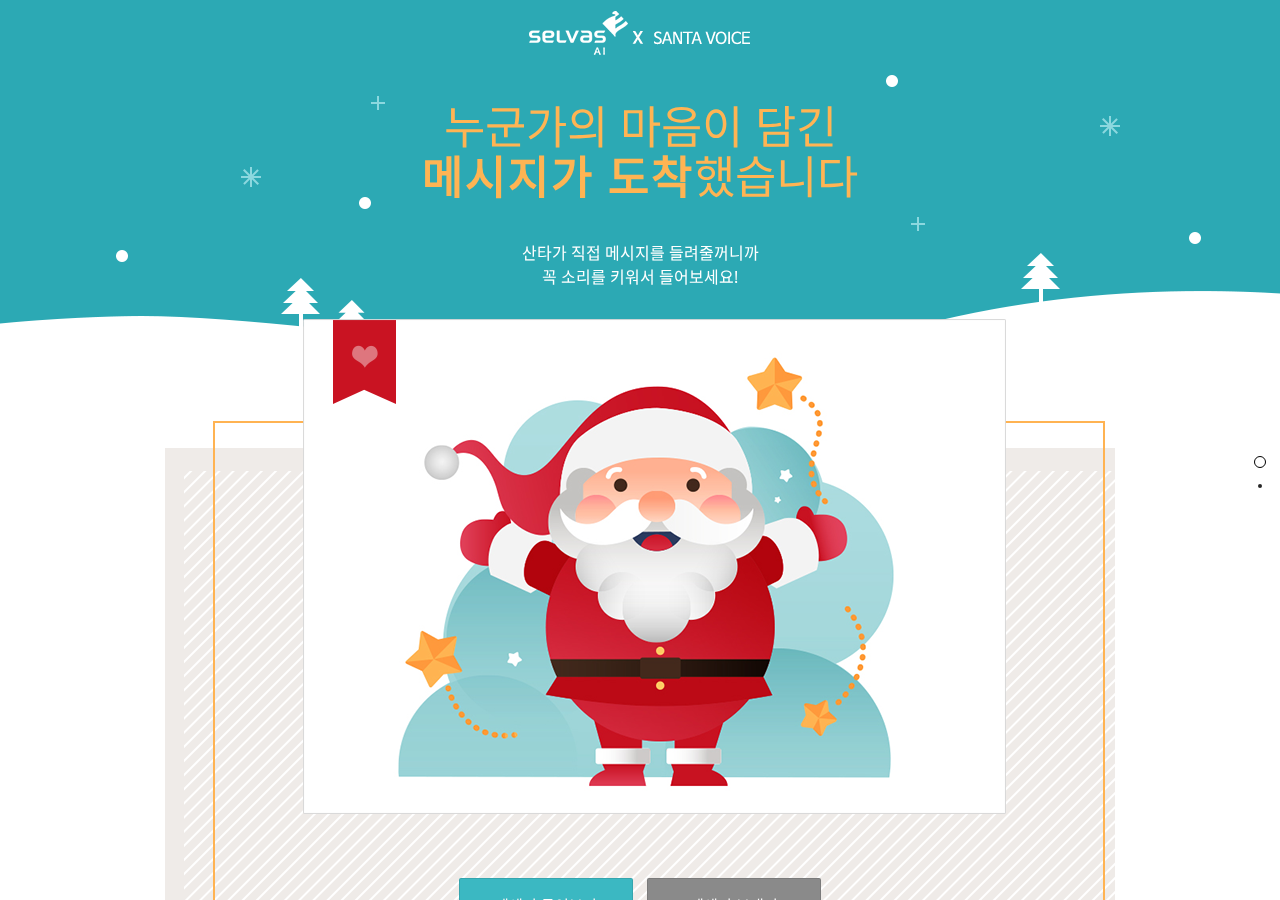
==== card.html @ 5cb3aa63 "이벤트 화면작업3" ====
<!DOCTYPE html>
<html lang="kr">
<head>
    <meta charset="UTF-8">
    <meta name="viewport" content="width=device-width,initial-scale=1,minimum-scale=1,user-scalable=no">
    <title>Selvas AI와 함께하는 인공지능 산타소환 이벤트</title>
    <link rel="stylesheet" href="assets/onepage-scroll.css" />
    <link rel="stylesheet" href="assets/style.css" />
    <script
            src="https://code.jquery.com/jquery-3.3.1.min.js"
            integrity="sha256-FgpCb/KJQlLNfOu91ta32o/NMZxltwRo8QtmkMRdAu8="
            crossorigin="anonymous"></script>
    <script src="assets/jquery.onepage-scroll.js"></script>
    <script src="http://ttsevent.selvasai.com.s3.ap-northeast-2.amazonaws.com/assets/js/xvoice-audio-0.1.1.min.js"></script>
    <script src="assets/app.js"></script>
</head>
<body class="fonts-loaded" style="background: url(images/page_01.png) top no-repeat rgb(255, 255, 255);">
<div class="wrapper">
    <div id="top">
        <div class="header">
            <img src="images/title_01.png" alt="Selvas AI X Santa Voice" />
        </div>
    </div>
    <div id="container" class="main">
        <section id="share" class="page1">
            <div class="page_container">
                <h2 class="page_title">누군가의 마음이 담긴<br>
                    <span>메시지가 도착</span>했습니다</h2>
                <p class="page_context">산타가 직접 메시지를 들려줄꺼니까<br/>꼭 소리를 키워서 들어보세요!</p>
                <div class="page_message">
                    <div class="message_card"></div>
                    <div class="button_group">
                        <button id="btn2_listen" class="btn active" title="" type="button">메세지 들어보기</button>
                        <a href="index.html"><button id="btn2_send" class="btn" title="" type="button">메세지 보내기</button></a>
                    </div>
                </div>
            </div>
        </section>
        <section id="faq" class="page2">
            <div class="page_container">
                <h2 class="page_title">산타클로스와 AI의 콜라보!<br>
                    <span>인공지능 산타소환</span>이벤트</h2>
                <p class="page_context">산타 이벤트, 어떠셨나요?<br/>짤막한 코멘트라도 너무 소중하답니다.</p>
                <div class="page-post">
                    <div class="page_card border-line">
                        <div class="comment">
                            <textarea id="tts_comment" placeholder="참여 후기 또는 의견을 남겨주세요!"></textarea>
                            <p id="tts_comment_count" class="text_count">0 / 200 자</p>
                        </div>
                    </div>
                    <div class="button_group">
                        <button id="btn_feedback" class="btn active" title="" type="button">의견 남기기</button>
                    </div>
                </div>
                <div class="footer">
                    <img src="images/logo.png" class="footer_logo"/>
                    <div class="footer_text">
                        <p class="copyright">서울특별시 금천구 가산디지털1로 19, 19~20층(가산동,대륭테크노타운 18차)
                            <br/>사업제휴문의 +82 2 6190 7500
                            <br/>© 2017 SELVAS AI Corp.</p>
                    </div>
                </div>
            </div>
        </section>
    </div>
</div>
</body>
</html>
---- assets/onepage-scroll.css ----
body, html {
  margin: 0;
  overflow: hidden;
  -webkit-transition: opacity 400ms;
  -moz-transition: opacity 400ms;
  transition: opacity 400ms;
}

body, .onepage-wrapper, html {
  display: block;
  position: static;
  padding: 0;
  width: 100%;
  height: 100%;
}

.onepage-wrapper {
  width: 100%;
  height: 100%;
  display: block;
  position: relative;
  padding: 0;
  -webkit-transform-style: preserve-3d;
}

.onepage-wrapper .section {
  width: 100%;
  height: 100%;
}

.onepage-pagination {
  position: absolute;
  right: 10px;
  top: 50%;
  z-index: 5;
  list-style: none;
  margin: 0;
  padding: 0;
}
.onepage-pagination li {
  padding: 0;
  text-align: center;
}
.onepage-pagination li a{
  padding: 10px;
  width: 4px;
  height: 4px;
  display: block;
  
}
.onepage-pagination li a:before{
  content: '';
  position: absolute;
  width: 4px;
  height: 4px;
  background: rgba(0,0,0,0.85);
  border-radius: 10px;
  -webkit-border-radius: 10px;
  -moz-border-radius: 10px;
}

.onepage-pagination li a.active:before{
  width: 10px;
  height: 10px;
  background: none;
  border: 1px solid black;
  margin-top: -4px;
  left: 8px;
}

.disabled-onepage-scroll, .disabled-onepage-scroll .wrapper {
  overflow: auto;
}

.disabled-onepage-scroll .onepage-wrapper .section {
  position: relative !important;
  top: auto !important;
  left: auto !important;
}
.disabled-onepage-scroll .onepage-wrapper {
  -webkit-transform: none !important;
  -moz-transform: none !important;
  transform: none !important;
  -ms-transform: none !important;
  min-height: 100%;
}


.disabled-onepage-scroll .onepage-pagination {
  display: none;
}

body.disabled-onepage-scroll, .disabled-onepage-scroll .onepage-wrapper, html {
  position: inherit;
}
---- assets/style.css ----
@charset "utf-8";body.fonts-loaded,body.fonts-loaded button,body.fonts-loaded h1,body.fonts-loaded h2,body.fonts-loaded h3,body.fonts-loaded h4,body.fonts-loaded h5,body.fonts-loaded input,body.fonts-loaded select,body.fonts-loaded table,body.fonts-loaded textarea {
    font-family: noto,notokr,Helvetica,Microsoft YaHei,Apple SD Gothic Neo,Malgun Gothic,맑은 고딕,Dotum,돋움,sans-serif
}

@font-face {
    font-display:auto;font-family: noto;
    font-style: normal;
    font-weight: 400;
    src: local("noto");
    src: url(ssevent_font.woff) format("woff")
}

@font-face {
    font-display:auto;font-family: notokr;
    font-style: normal;
    font-weight: 400;
    src: local("notokr");
    src: url(ssevent_font.woff2) format("woff2"),url(ssevent_font.woff) format("woff")
}

@media only screen and (max-width: 767px) {
    body.fonts-loaded,body.fonts-loaded button,body.fonts-loaded h1,body.fonts-loaded h2,body.fonts-loaded h3,body.fonts-loaded h4,body.fonts-loaded h5,body.fonts-loaded input,body.fonts-loaded select,body.fonts-loaded table,body.fonts-loaded textarea {
        font-family:Helvetica,Apple SD Gothic Neo,sans-serif
    }
}
html {
    height: 100%;
}
body {
    display: block;
    padding: 0;
    text-align: center;
    position: relative;
    margin: 0;
    height: 100%;
    -webkit-font-smoothing: antialiased;
    background-position-x: center;
}
.wrapper {
    height: 100% !important;
    margin: 0 auto;
    overflow: hidden;
}
#top {
    background-color: #2ca9b4;
    position: fixed;
    top: 0;
    left: 0;
    right: 0;
    height: 65px;
    z-index:555;
}
#top .header{
    clear: both;
    margin: 0 auto;
    zoom: 1;
}
.footer {
    position: relative;
    max-width: 950px;
    z-index: 3;
    margin: 10px auto 0;
    clear: both;
    padding: 0px 15px;
}
.main {
    float: left;
    width: 100%;
    margin: 65px auto;
}
.page_container {
    position: relative;
    top: 0px;
    margin: 0 auto 0;
    max-width: 950px;
    min-height: 640px;
    z-index: 3;
}
h2.page_title {
    color: #ffb453;
    font-size: 45px;
    letter-spacing: 0px;
    font-weight: normal;
    line-height: 50px;
}
h2.page_title span{
    letter-spacing: 2px;
    font-weight:bold;
}
p.page_context {
    font-size: 16px;
    color: #FFF;
}
@media (max-width:700px){
    body {
        background-size: 1600px !important;
        background-position: 25% 0% !important;
    }
    h2.page_title {
        font-size: 28px;
        letter-spacing: 0px;
        line-height: 30px;
    }
    p.page_context {
        font-size: 12px;
        color: #FFF;
    }
}


.page_groups {
    position:relative;
    clear: both;
    margin-top: 100px;
    height: 330px;
    zoom: 1;
}
.page_card {
    background: #FFF;
}
.page_group_left {
    float:left;
    width: calc(50% - 5px);
    min-width: 360px;
    height: 330px;
}
.page_group_right {
    float:right;
    width: calc(50% - 5px);
    min-width: 360px;
    height: 328px;
}
.border-line {
    border: 1px solid #dadada;
}
.santa-img {
    background-image: url(../images/santa_img_01.png);
    background-size: contain;
    background-repeat: no-repeat;
}

.tabs ul.tab_group {
    float: left;
    width: 100%;
    margin: 0px;
    padding: 0px;
    list-style: none;

}
.tabs ul.tab_group li {
    margin: 0px;
    width: 19.69%;
    height: 50px;
    float:left;
    font-size: 14px;
    text-align: center;
    border-top: 2px solid #f6f6f6;
    border-right: 1px solid #dadada;
    border-bottom: 1px solid #dadada;
    padding: 10px 0px 0px 0px;
    background-color: #f6f6f6;
    color: #c5c5c5;
    font-weight: normal;
    cursor: pointer;
}
.tabs ul.tab_group li.none{
    border-right: 0px solid;
}
.tabs ul.tab_group li.active{
    border-bottom: 0px solid;
    border-top: 3px solid #2caab4;
    color: #2caab4;
    background-color: #FFF;
}
.contents textarea{
    width: calc(100% - 10px);
    min-height: 225px;
    border: 0px solid;
    padding: 5px;
    outline: none;
 }
.comment textarea{
    width: calc(100% - 10px);
    min-height: 150px;
    border: 0px solid;
    padding: 5px;
    outline: none;
}
.button_group {
    float: left;
    margin: 20px auto;
    height: 70px;
    width: 100%;
}
@media (max-width:700px){
    .page_groups {
        margin-top: 20px;
    }
    .page_group_left {
        display:none;
    }
    .page_group_right {
        float: none;
        width: 91%;
        margin: 0px
    }
    .tabs ul.tab_group li{
        font-size: 13px;
    }
}


.btn {
    background-color: #8a8a8a;
    border: 1px solid rgba(0,0,0,.1);
    border-radius: 2px;
    font-size: 15px;
    font-weight: normal;
    height: 54px;
    color: #FFF;
    text-shadow: 0 0 0 rgba(0,0,1,.15);
    width: 174px;
    margin: 0px 5px;
}
.btn.active {
    background-color: #3bb8c2;
}
.page_message {
    position: relative;
    clear: both;
    margin-top: 30px;
    min-height: 640px;
    zoom: 1;
    background-image: url(../images/card_01.png);
    background-repeat: no-repeat;
}
.message_card {
    float:left;
    width: 100%;
    height: 540px;
}
p.text_count {
    margin: 0px 10px;
    padding: 0px;
    font-size: 14px;

    float: right;
}
img.footer_logo {
    float:left;
}
div.footer_text {
    float: right;
    width: calc(100% - 150px);
    font-size: 13px;
}
div.footer_text p.copyright {
    text-align : left;
    margin : 10px 5px;
}
h4.sub_title {
    margin: 30px 0px 5px 0px;
    color: #3bb8c2;
    float:left;
    text-align: left;
    font-size: 22px;
    width: 100%;
    text-indent: 2px;
}
p.sub_context {
    margin: 3px 0px 0px 0px;
    color: #000;
    float:left;
    text-align: left;
    font-size: 14px;
}
.page_faq {
    position:relative;
    clear: both;
    margin-top: 70px;
    height: 330px;
    zoom: 1;
}
.page-post {
    margin: 70px 10px 0px 10px;
    height: 355px;
}
@media (max-width:700px){
    .message_card {
        float: left;
        width: 100%;
        height: 230px;
    }
    .page_faq {
        margin-top: 0px;
        height: 440px;
        overflow-x: auto;
        overflow-y: hidden;
    }
    p.sub_context {
        margin: 3px 2px;
        color: #000;
        float:left;
        text-align: left;
        font-size: 13px;
    }
    .page_message {
        background-size: 100%;
    }
    .btn {
        font-size: 15px;
        height: 44px;
        color: #FFF;
        text-shadow: 0 0 0 rgba(0,0,1,.15);
        width: 144px;
    }
}
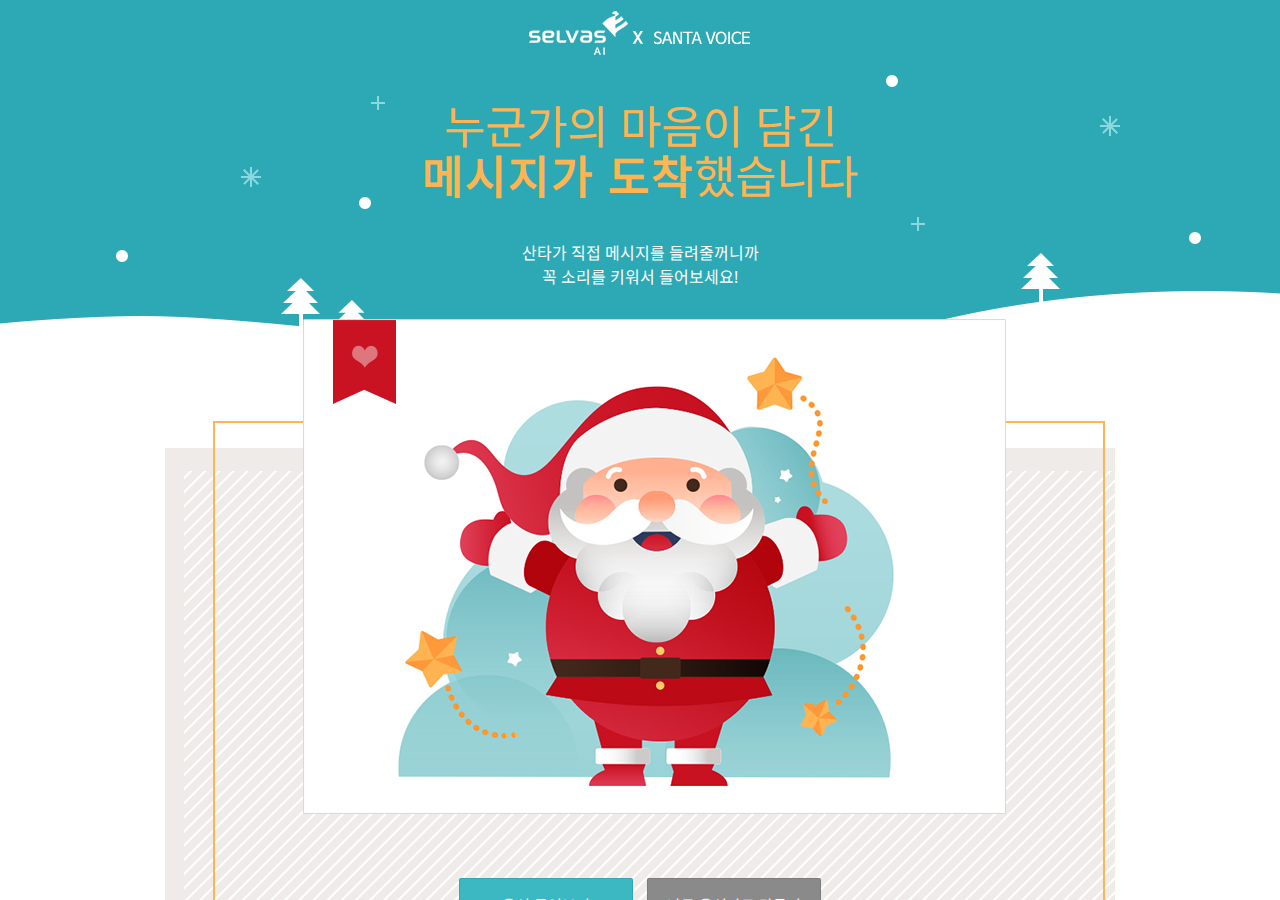
==== commit aa1ad9a8: "Update" ====
--- a/card.html
+++ b/card.html
@@ -12,6 +12,7 @@
             crossorigin="anonymous"></script>
     <script src="assets/jquery.onepage-scroll.js"></script>
     <script src="http://ttsevent.selvasai.com.s3.ap-northeast-2.amazonaws.com/assets/js/xvoice-audio-0.1.1.min.js"></script>
+    <script src="//developers.kakao.com/sdk/js/kakao.min.js"></script>
     <script src="assets/app.js"></script>
 </head>
 <body class="fonts-loaded" style="background: url(images/page_01.png) top no-repeat rgb(255, 255, 255);">
@@ -30,8 +31,8 @@
                 <div class="page_message">
                     <div class="message_card"></div>
                     <div class="button_group">
-                        <button id="btn2_listen" class="btn active" title="" type="button">메세지 들어보기</button>
-                        <a href="index.html"><button id="btn2_send" class="btn" title="" type="button">메세지 보내기</button></a>
+                        <button id="btn2_listen" class="btn active" title="" type="button">음성 들어보기</button>
+                        <a href="index.html"><button id="btn2_send" class="btn" title="" type="button">나도 음성카드 만들기</button></a>
                     </div>
                 </div>
             </div>
--- a/assets/style.css
+++ b/assets/style.css
@@ -23,6 +23,23 @@
         font-family:Helvetica,Apple SD Gothic Neo,sans-serif
     }
 }
+
+.loader {
+    display:none;
+    border: 5px solid #bae5ff; /* Light grey */
+    border-top: 5px solid #FFF; /* Blue */
+    border-radius: 50%;
+    width: 15px;
+    height: 15px;
+    margin: 0 auto;
+    animation: spin 2s linear infinite;
+}
+
+@keyframes spin {
+    0% { transform: rotate(0deg); }
+    100% { transform: rotate(360deg); }
+}
+
 html {
     height: 100%;
 }
@@ -75,6 +92,9 @@
     max-width: 950px;
     min-height: 640px;
     z-index: 3;
+}
+section.page1 {
+    overflow:hidden;
 }
 h2.page_title {
     color: #ffb453;
@@ -173,10 +193,10 @@
     background-color: #FFF;
 }
 .contents textarea{
-    width: calc(100% - 10px);
-    min-height: 225px;
+    width: calc(100% - 20px);
+    min-height: 221px;
     border: 0px solid;
-    padding: 5px;
+    padding: 9px;
     outline: none;
  }
 .comment textarea{
@@ -202,10 +222,11 @@
     .page_group_right {
         float: none;
         width: 91%;
-        margin: 0px
+        margin: 0px auto;
+        min-width: 310px;
     }
     .tabs ul.tab_group li{
-        font-size: 13px;
+        font-size: 12px;
     }
 }
 
@@ -221,6 +242,7 @@
     text-shadow: 0 0 0 rgba(0,0,1,.15);
     width: 174px;
     margin: 0px 5px;
+    vertical-align: top;
 }
 .btn.active {
     background-color: #3bb8c2;
@@ -285,14 +307,22 @@
     margin: 70px 10px 0px 10px;
     height: 355px;
 }
+.detail_view {
+    width: 20px;
+    height: 20px;
+    vertical-align: middle;
+}
 @media (max-width:700px){
+    h4.sub_title {
+        font-size: 20px;
+    }
     .message_card {
         float: left;
         width: 100%;
         height: 230px;
     }
     .page_faq {
-        margin-top: 0px;
+        margin-top: 35px;
         height: 440px;
         overflow-x: auto;
         overflow-y: hidden;
@@ -302,7 +332,7 @@
         color: #000;
         float:left;
         text-align: left;
-        font-size: 13px;
+        font-size: 12px;
     }
     .page_message {
         background-size: 100%;
@@ -314,4 +344,43 @@
         text-shadow: 0 0 0 rgba(0,0,1,.15);
         width: 144px;
     }
+}
+
+/* Modal */
+/* The Modal (background) */
+.modal {
+    display: none; /* Hidden by default */
+    position: fixed; /* Stay in place */
+    z-index: 1; /* Sit on top */
+    left: 0;
+    top: 0;
+    width: 100%; /* Full width */
+    height: 100%; /* Full height */
+    overflow: auto; /* Enable scroll if needed */
+    background-color: rgb(0,0,0); /* Fallback color */
+    background-color: rgba(0,0,0,0.4); /* Black w/ opacity */
+}
+
+/* Modal Content/Box */
+.modal-content {
+    background-color: #fefefe;
+    margin: 15% auto; /* 15% from the top and centered */
+    padding: 20px;
+    border: 1px solid #888;
+    width: 80%; /* Could be more or less, depending on screen size */
+}
+
+/* The Close Button */
+.close {
+    color: #aaa;
+    float: right;
+    font-size: 28px;
+    font-weight: bold;
+}
+
+.close:hover,
+.close:focus {
+    color: black;
+    text-decoration: none;
+    cursor: pointer;
 }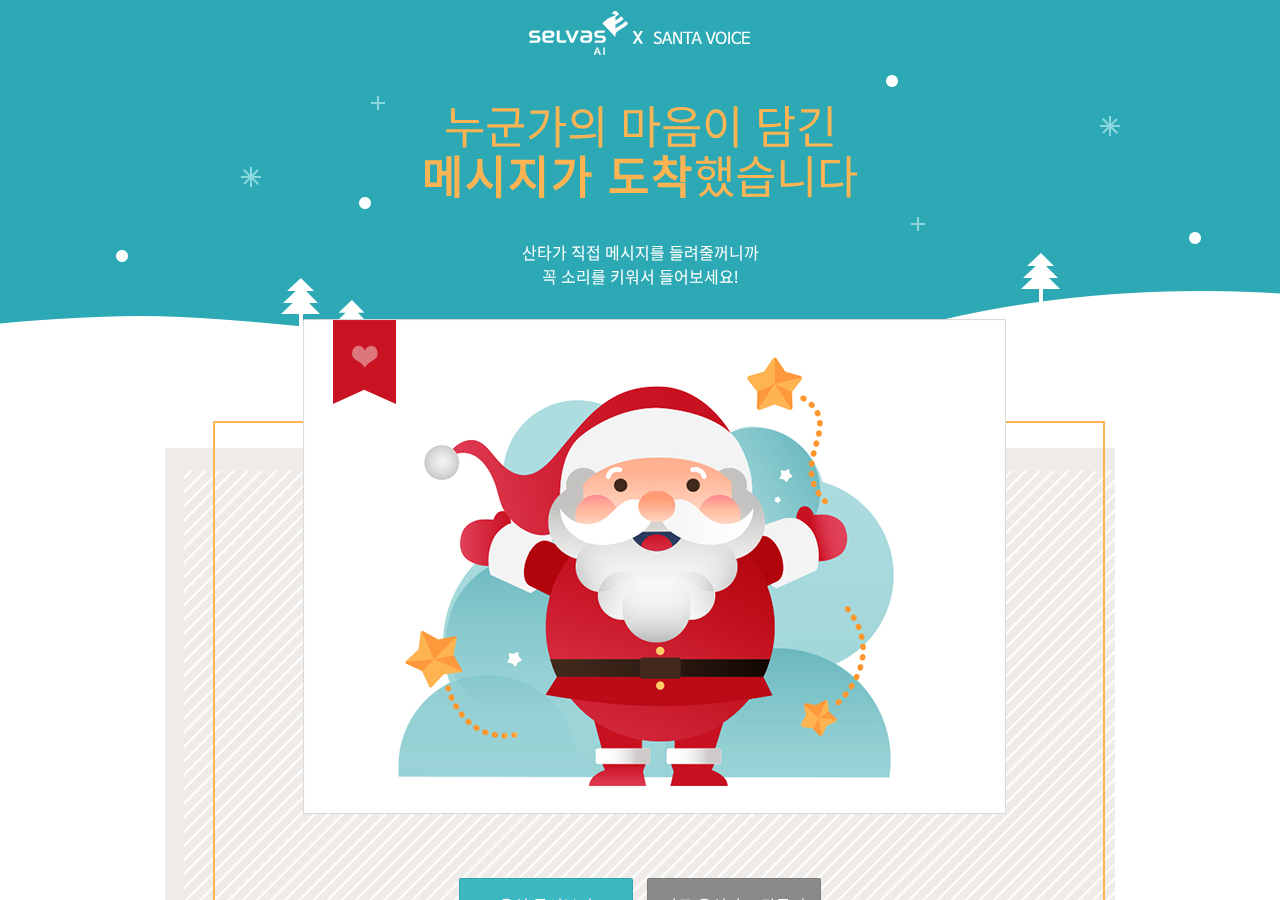
==== commit cdd1db85: "Update2" ====
--- a/card.html
+++ b/card.html
@@ -37,32 +37,13 @@
                 </div>
             </div>
         </section>
-        <section id="faq" class="page2">
-            <div class="page_container">
-                <h2 class="page_title">산타클로스와 AI의 콜라보!<br>
-                    <span>인공지능 산타소환</span>이벤트</h2>
-                <p class="page_context">산타 이벤트, 어떠셨나요?<br/>짤막한 코멘트라도 너무 소중하답니다.</p>
-                <div class="page-post">
-                    <div class="page_card border-line">
-                        <div class="comment">
-                            <textarea id="tts_comment" placeholder="참여 후기 또는 의견을 남겨주세요!"></textarea>
-                            <p id="tts_comment_count" class="text_count">0 / 200 자</p>
-                        </div>
-                    </div>
-                    <div class="button_group">
-                        <button id="btn_feedback" class="btn active" title="" type="button">의견 남기기</button>
-                    </div>
-                </div>
-                <div class="footer">
-                    <img src="images/logo.png" class="footer_logo"/>
-                    <div class="footer_text">
-                        <p class="copyright">서울특별시 금천구 가산디지털1로 19, 19~20층(가산동,대륭테크노타운 18차)
-                            <br/>사업제휴문의 +82 2 6190 7500
-                            <br/>© 2017 SELVAS AI Corp.</p>
-                    </div>
-                </div>
-            </div>
-        </section>
+    </div>
+</div>
+<div id="messageModal" class="modal">
+    <!-- Modal content -->
+    <div class="modal-content">
+        <span class="close" onClick="alertBox.close()">&times;</span>
+        <p class="message-contents">잘못된 음성 카드 정보입니다.</p>
     </div>
 </div>
 </body>
--- a/assets/style.css
+++ b/assets/style.css
@@ -40,6 +40,10 @@
     100% { transform: rotate(360deg); }
 }
 
+.section {
+    overflow:hidden;
+}
+
 html {
     height: 100%;
 }
@@ -53,6 +57,11 @@
     -webkit-font-smoothing: antialiased;
     background-position-x: center;
 }
+ul {
+     margin: 0;
+     padding: 0;
+     list-style: none;
+ }
 .wrapper {
     height: 100% !important;
     margin: 0 auto;
@@ -65,7 +74,7 @@
     left: 0;
     right: 0;
     height: 65px;
-    z-index:555;
+    z-index:1;
 }
 #top .header{
     clear: both;
@@ -91,6 +100,7 @@
     margin: 0 auto 0;
     max-width: 950px;
     min-height: 640px;
+    overflow:hidden;
     z-index: 3;
 }
 section.page1 {
@@ -117,7 +127,7 @@
         background-position: 25% 0% !important;
     }
     h2.page_title {
-        font-size: 28px;
+        font-size: 26px;
         letter-spacing: 0px;
         line-height: 30px;
     }
@@ -197,6 +207,7 @@
     min-height: 221px;
     border: 0px solid;
     padding: 9px;
+    font-size: 18px;
     outline: none;
  }
 .comment textarea{
@@ -215,6 +226,7 @@
 @media (max-width:700px){
     .page_groups {
         margin-top: 20px;
+        height: 240px;
     }
     .page_group_left {
         display:none;
@@ -223,10 +235,13 @@
         float: none;
         width: 91%;
         margin: 0px auto;
-        min-width: 310px;
+        height: 220px;
     }
     .tabs ul.tab_group li{
         font-size: 12px;
+    }
+    .contents textarea{
+        min-height: 135px;
     }
 }
 
@@ -235,7 +250,7 @@
     background-color: #8a8a8a;
     border: 1px solid rgba(0,0,0,.1);
     border-radius: 2px;
-    font-size: 15px;
+    font-size: 16px;
     font-weight: normal;
     height: 54px;
     color: #FFF;
@@ -344,7 +359,40 @@
         text-shadow: 0 0 0 rgba(0,0,1,.15);
         width: 144px;
     }
-}
+    .page-post {
+        margin: 30px 10px 0px 10px;
+        height: 355px;
+    }
+}
+.modal_sns {
+    margin: -10px auto 0;
+    width: 200px;
+    min-height: 60px;
+}
+.modal_sns ul li {
+    float: left;
+    width: 19.99%;
+    text-align: center;
+    margin: 0 5px;
+}
+.modal_sns ul li a {
+    display: block;
+    color: transparent;
+    font-size: 0;
+}
+.modal_sns ul li span {
+     display: inline-block;
+     width: 40px;
+     height: 40px;
+     margin: 0 7px 10px;
+     background: url(../images/share.png) no-repeat;
+     background-size: 200px 40px;
+ }
+.modal_sns ul li span.kakao { background-position: 0 0; }
+.modal_sns ul li span.facebook { background-position: -110px 0; }
+.modal_sns ul li span.twitter { background-position: -55px 0; }
+.modal_sns ul li span.line { background-position: -160px 0; }
+
 
 /* Modal */
 /* The Modal (background) */
@@ -367,7 +415,7 @@
     margin: 15% auto; /* 15% from the top and centered */
     padding: 20px;
     border: 1px solid #888;
-    width: 80%; /* Could be more or less, depending on screen size */
+    width: 400px; /* Could be more or less, depending on screen size */
 }
 
 /* The Close Button */
@@ -383,4 +431,50 @@
     color: black;
     text-decoration: none;
     cursor: pointer;
-}+}
+
+@media (max-width:700px){
+    .modal-content {
+        width: 255px;
+        margin: 60% auto;
+    }
+    .message-contents {
+        margin: 35px 0px;
+    }
+}
+
+/*
+    Rating
+ */
+.rating-stars {
+    margin-top: 10px;
+    float: left;
+}
+.rating-stars ul {
+    list-style-type:none;
+    padding:0;
+    float:left;
+
+    -moz-user-select:none;
+    -webkit-user-select:none;
+}
+.rating-stars ul > li.star {
+    display:inline-block;
+
+}
+
+/* Idle State of the stars */
+.rating-stars ul > li.star > i.fa {
+    font-size:2.3em; /* Change the size of the stars */
+    color:#ccc; /* Color on idle state */
+}
+
+/* Hover state of the stars */
+.rating-stars ul > li.star.hover > i.fa {
+    color:#FFCC36;
+}
+
+/* Selected state of the stars */
+.rating-stars ul > li.star.selected > i.fa {
+    color:#FF912C;
+}
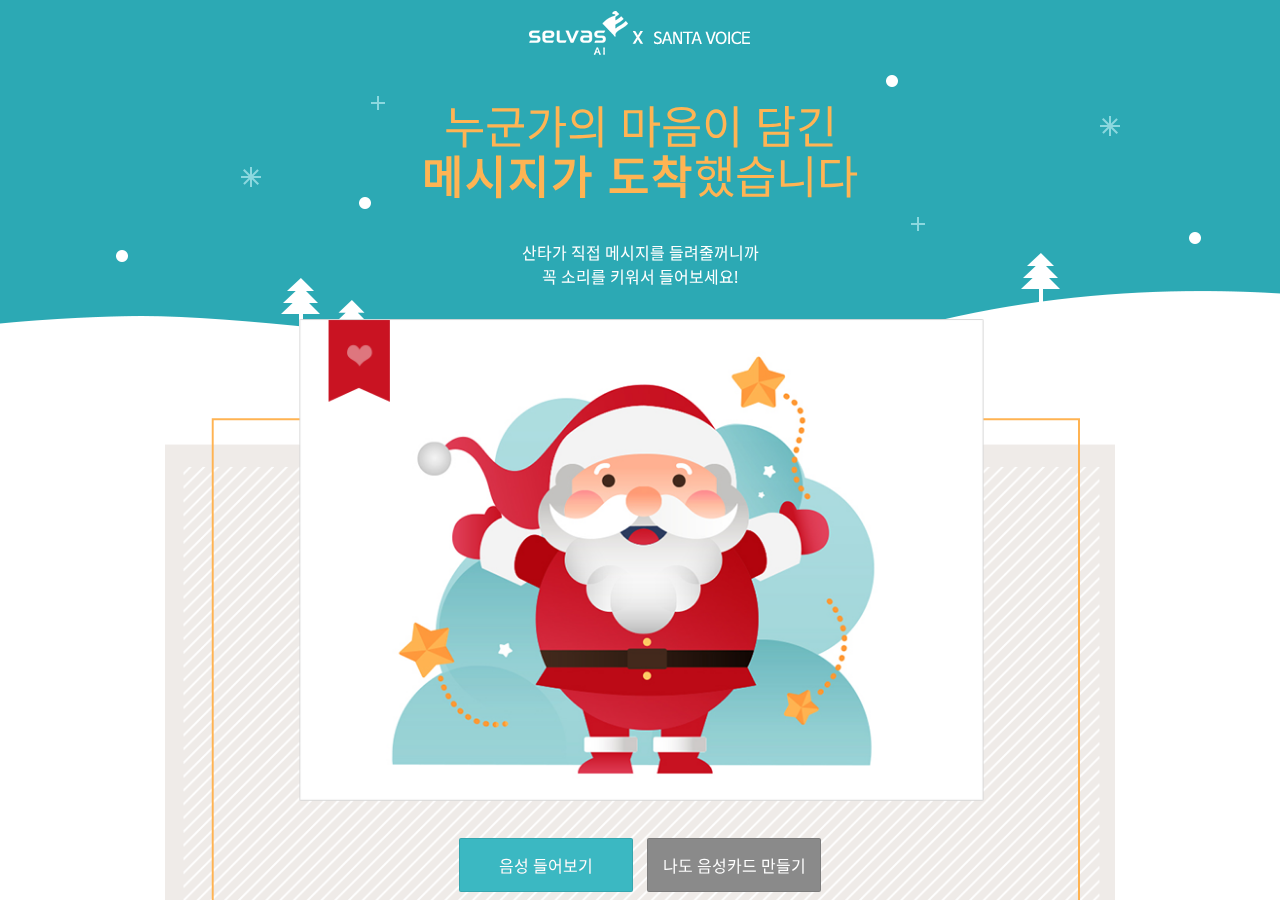
==== commit 1e191b71: "모바일 및 PC 화면 배치 개선" ====
--- a/card.html
+++ b/card.html
@@ -15,7 +15,7 @@
     <script src="//developers.kakao.com/sdk/js/kakao.min.js"></script>
     <script src="assets/app.js"></script>
 </head>
-<body class="fonts-loaded" style="background: url(images/page_01.png) top no-repeat rgb(255, 255, 255);">
+<body class="fonts-loaded card">
 <div class="wrapper">
     <div id="top">
         <div class="header">
--- a/assets/style.css
+++ b/assets/style.css
@@ -56,6 +56,7 @@
     height: 100%;
     -webkit-font-smoothing: antialiased;
     background-position-x: center;
+    background: url(../images/page_01.png) top no-repeat rgb(255, 255, 255);
 }
 ul {
      margin: 0;
@@ -89,6 +90,14 @@
     clear: both;
     padding: 0px 15px;
 }
+.fixed {
+    position: relative;
+    max-width: 950px;
+    z-index: 3;
+    margin: 10px auto 0;
+    clear: both;
+    padding: 0px 15px;
+}
 .main {
     float: left;
     width: 100%;
@@ -99,7 +108,7 @@
     top: 0px;
     margin: 0 auto 0;
     max-width: 950px;
-    min-height: 640px;
+    min-height: 790px;
     overflow:hidden;
     z-index: 3;
 }
@@ -126,6 +135,10 @@
         background-size: 1600px !important;
         background-position: 25% 0% !important;
     }
+    body.card {
+        background-size: 100% !important;
+        background: url(../images/m_page.png) top no-repeat rgb(255, 255, 255);
+    }
     h2.page_title {
         font-size: 26px;
         letter-spacing: 0px;
@@ -142,7 +155,6 @@
     position:relative;
     clear: both;
     margin-top: 100px;
-    height: 330px;
     zoom: 1;
 }
 .page_card {
@@ -226,16 +238,22 @@
 @media (max-width:700px){
     .page_groups {
         margin-top: 20px;
-        height: 240px;
     }
     .page_group_left {
+        float: left;
+        height: unset;
+        min-width: 330px;
+        margin-left: 10px;
+    }
+    p.sub_context {
         display:none;
     }
     .page_group_right {
-        float: none;
+        float: left;
         width: 91%;
-        margin: 0px auto;
-        height: 220px;
+        height: unset;
+        min-width: 330px;
+        margin-left: 10px;
     }
     .tabs ul.tab_group li{
         font-size: 12px;
@@ -262,19 +280,25 @@
 .btn.active {
     background-color: #3bb8c2;
 }
+.btn.disabled {
+    opacity:0.2;
+    -ms-filter:"progid:DXImageTransform.Microsoft.Alpha(Opacity=20)";
+    filter: alpha(opacity=20)
+}
 .page_message {
     position: relative;
     clear: both;
     margin-top: 30px;
-    min-height: 640px;
+    min-height: 730px;
     zoom: 1;
     background-image: url(../images/card_01.png);
+    background-size: auto 100%;
     background-repeat: no-repeat;
 }
 .message_card {
     float:left;
     width: 100%;
-    height: 540px;
+    height: 500px;
 }
 p.text_count {
     margin: 0px 10px;
@@ -296,7 +320,7 @@
     margin : 10px 5px;
 }
 h4.sub_title {
-    margin: 30px 0px 5px 0px;
+    margin: 22px 0px 5px 0px;
     color: #3bb8c2;
     float:left;
     text-align: left;
@@ -329,16 +353,17 @@
 }
 @media (max-width:700px){
     h4.sub_title {
-        font-size: 20px;
+        font-size: 16px;
+        margin: 9px 0px 5px 0px;
     }
     .message_card {
         float: left;
         width: 100%;
-        height: 230px;
+        height: 180px;
     }
     .page_faq {
-        margin-top: 35px;
-        height: 440px;
+        margin-top: 80px;
+        height: 400px;
         overflow-x: auto;
         overflow-y: hidden;
     }
@@ -357,7 +382,9 @@
         height: 44px;
         color: #FFF;
         text-shadow: 0 0 0 rgba(0,0,1,.15);
-        width: 144px;
+        width: 200px;
+        clear: left;
+        margin-top: 10px;
     }
     .page-post {
         margin: 30px 10px 0px 10px;
@@ -366,7 +393,7 @@
 }
 .modal_sns {
     margin: -10px auto 0;
-    width: 200px;
+    width: 245px;
     min-height: 60px;
 }
 .modal_sns ul li {
@@ -478,3 +505,48 @@
 .rating-stars ul > li.star.selected > i.fa {
     color:#FF912C;
 }
+
+/*
+    Style
+ */
+.copyurl {
+    clear: both;
+    display: block;
+    width: 230px;
+    padding: 0 0 22px 11px;
+    font-size: 0;
+    text-align: left;
+    height: auto;
+    margin: 0 auto;
+    background: none;
+    line-height: 16px;
+}
+.copyurl .input_url {
+    display: inline-block;
+    width: 150px;
+    height: 25px;
+    padding: 0 9px!important;
+    overflow: hidden;
+    text-overflow: ellipsis;
+    white-space: nowrap;
+    font-size: 12px;
+    color: #222;
+    line-height: 25px;
+    vertical-align: middle;
+    text-decoration: none!important;
+    border: 1px solid #d8d8d8;
+    background-color: #f8f8f8;
+}
+.copyurl .button_url {
+    display: inline-block;
+    height: 25px;
+    margin-left: -1px;
+    padding: 0 7px 0 7px!important;
+    font-size: 12px;
+    text-align: center;
+    line-height: 25px;
+    color: #222!important;
+    text-decoration: none!important;
+    vertical-align: middle;
+    border: 1px solid #d8d8d8;
+}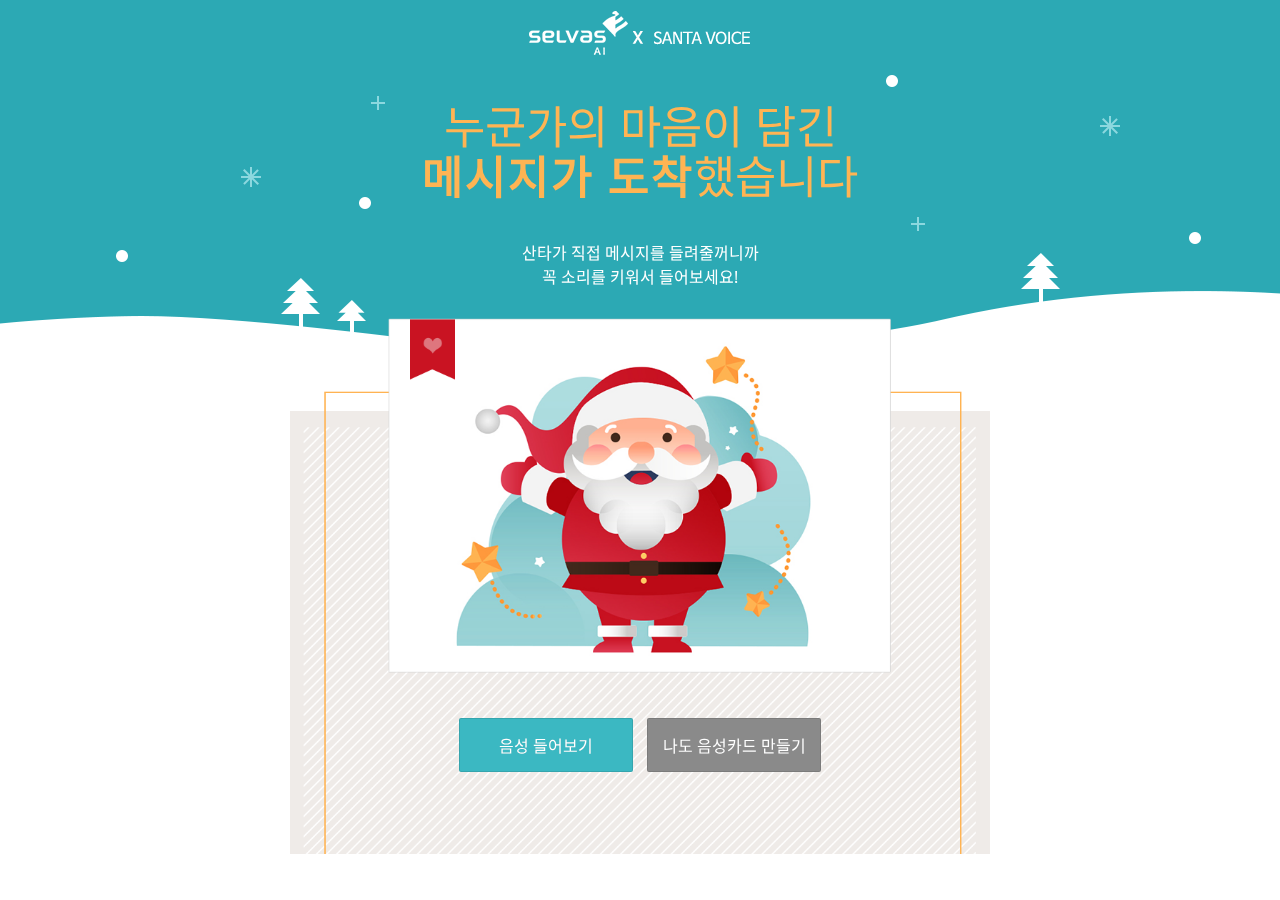
==== commit 9562c5dc: "모바일 및 PC 화면 배치 개선" ====
--- a/card.html
+++ b/card.html
@@ -29,10 +29,11 @@
                     <span>메시지가 도착</span>했습니다</h2>
                 <p class="page_context">산타가 직접 메시지를 들려줄꺼니까<br/>꼭 소리를 키워서 들어보세요!</p>
                 <div class="page_message">
-                    <div class="message_card"></div>
-                    <div class="button_group">
-                        <button id="btn2_listen" class="btn active" title="" type="button">음성 들어보기</button>
-                        <a href="index.html"><button id="btn2_send" class="btn" title="" type="button">나도 음성카드 만들기</button></a>
+                    <div class="message_card">
+                        <div class="button_group card_button">
+                            <button id="btn2_listen" class="btn active" title="" type="button">음성 들어보기</button>
+                            <a href="index.html"><button id="btn2_send" class="btn" title="" type="button">나도 음성카드 만들기</button></a>
+                        </div>
                     </div>
                 </div>
             </div>
--- a/assets/style.css
+++ b/assets/style.css
@@ -288,11 +288,12 @@
 .page_message {
     position: relative;
     clear: both;
-    margin-top: 30px;
+    margin: 30px auto;
+    width: 700px;
     min-height: 730px;
     zoom: 1;
     background-image: url(../images/card_01.png);
-    background-size: auto 100%;
+    background-size: contain;
     background-repeat: no-repeat;
 }
 .message_card {
@@ -346,12 +347,18 @@
     margin: 70px 10px 0px 10px;
     height: 355px;
 }
+.card_button {
+    margin-top: 400px;
+}
 .detail_view {
     width: 20px;
     height: 20px;
     vertical-align: middle;
 }
 @media (max-width:700px){
+    .page_message {
+        width: 100%;
+    }
     h4.sub_title {
         font-size: 16px;
         margin: 9px 0px 5px 0px;
@@ -360,6 +367,9 @@
         float: left;
         width: 100%;
         height: 180px;
+    }
+    .card_button {
+        margin-top: 200px;
     }
     .page_faq {
         margin-top: 80px;
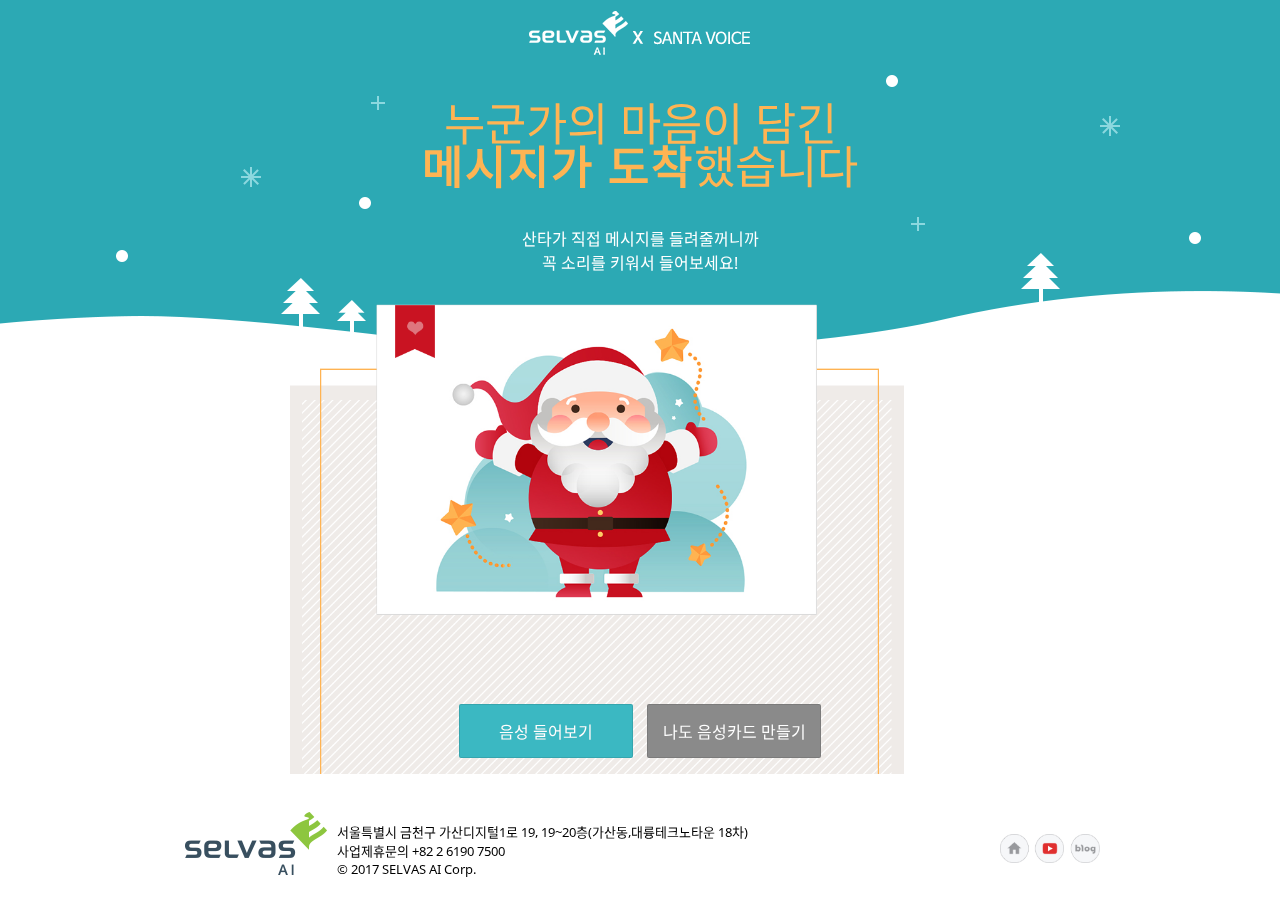
==== commit 2fcd4869: "이미지 변경" ====
--- a/card.html
+++ b/card.html
@@ -36,6 +36,21 @@
                         </div>
                     </div>
                 </div>
+                <div class="footer">
+                    <img src="images/logo.png" class="footer_logo"/>
+                    <div class="footer_text">
+                        <p class="copyright">서울특별시 금천구 가산디지털1로 19, 19~20층(가산동,대륭테크노타운 18차)
+                            <br/>사업제휴문의 +82 2 6190 7500
+                            <br/>© 2017 SELVAS AI Corp.</p>
+                    </div>
+                    <div class="footer_link">
+                        <ul class="link_btn">
+                            <li><a href="https://www.selvasai.com"></a></li>
+                            <li><a href="https://www.selvasai.com"></a></li>
+                            <li><a href="https://www.selvasai.com"></a></li>
+                        </ul>
+                    </div>
+                </div>
             </div>
         </section>
     </div>
--- a/assets/style.css
+++ b/assets/style.css
@@ -22,6 +22,10 @@
     body.fonts-loaded,body.fonts-loaded button,body.fonts-loaded h1,body.fonts-loaded h2,body.fonts-loaded h3,body.fonts-loaded h4,body.fonts-loaded h5,body.fonts-loaded input,body.fonts-loaded select,body.fonts-loaded table,body.fonts-loaded textarea {
         font-family:Helvetica,Apple SD Gothic Neo,sans-serif
     }
+}
+
+textarea {
+    resize: none;
 }
 
 .loader {
@@ -120,7 +124,7 @@
     font-size: 45px;
     letter-spacing: 0px;
     font-weight: normal;
-    line-height: 50px;
+    line-height: 43px;
 }
 h2.page_title span{
     letter-spacing: 2px;
@@ -130,7 +134,27 @@
     font-size: 16px;
     color: #FFF;
 }
-@media (max-width:700px){
+@media (max-width:400px){
+    body {
+        background-size: 1600px !important;
+        background-position: 25% 0% !important;
+    }
+    body.card {
+        background-size: 100% !important;
+        background: url(../images/m_page.png) top no-repeat rgb(255, 255, 255);
+    }
+    h2.page_title {
+        font-size: 26px;
+        letter-spacing: 0px;
+        line-height: 30px;
+    }
+    p.page_context {
+        font-size: 12px;
+        color: #FFF;
+    }
+}
+
+@media (min-width:400px) and (max-width:700px){
     body {
         background-size: 1600px !important;
         background-position: 25% 0% !important;
@@ -235,7 +259,32 @@
     height: 70px;
     width: 100%;
 }
+.mouse_wheel {
+    display:block;
+    position: absolute;
+    top: 220px;
+    left: 50%;
+    margin-left: -12px;
+    height: 55px;
+    width: 25px;
+    z-index: 10;
+}
+.mouse_wheel.mobile {
+    display:none;
+    top: unset;
+    bottom: 200px;
+}
+.mouse_wheel img.arrow {
+    height: 55px;
+    width: 25px;
+}
 @media (max-width:700px){
+    .mouse_wheel {
+        display:none;
+    }
+    .mouse_wheel.mobile {
+        display:block;
+    }
     .page_groups {
         margin-top: 20px;
     }
@@ -262,8 +311,6 @@
         min-height: 135px;
     }
 }
-
-
 .btn {
     background-color: #8a8a8a;
     border: 1px solid rgba(0,0,0,.1);
@@ -288,11 +335,11 @@
 .page_message {
     position: relative;
     clear: both;
-    margin: 30px auto;
+    margin: 30px auto 0px auto;
     width: 700px;
-    min-height: 730px;
+    min-height: 470px;
     zoom: 1;
-    background-image: url(../images/card_01.png);
+    background-image: url(../images/card_02.png);
     background-size: contain;
     background-repeat: no-repeat;
 }
@@ -310,15 +357,40 @@
 }
 img.footer_logo {
     float:left;
+    margin-left: 5px;
 }
 div.footer_text {
+    float: left;
+    width: calc(100% - 250px);
+    font-size: 13px;
+}
+div.footer_text p.copyright {
+    text-align: left;
+    margin: 18px 10px;
+}
+div.footer_link {
+    margin-top: 30px;
     float: right;
-    width: calc(100% - 150px);
-    font-size: 13px;
-}
-div.footer_text p.copyright {
-    text-align : left;
-    margin : 10px 5px;
+    width: 100px;
+    height: 30px;
+    background-size: contain;
+    background-repeat: no-repeat;
+    background-image: url(../images/sns.png);
+}
+ul.link_btn {
+    width: 100%;
+    height: 100%;
+}
+ul.link_btn li {
+    display: block;
+    float:left;
+    width: 33.3%;
+    height: 100%;
+}
+ul.link_btn li a {
+    display: inline-block;
+    width: 100%;
+    height: 100%;
 }
 h4.sub_title {
     margin: 22px 0px 5px 0px;
@@ -358,6 +430,8 @@
 @media (max-width:700px){
     .page_message {
         width: 100%;
+        background-image: url(../images/card_01.png);
+        min-height: 300px;
     }
     h4.sub_title {
         font-size: 16px;
@@ -399,6 +473,13 @@
     .page-post {
         margin: 30px 10px 0px 10px;
         height: 355px;
+    }
+    div.footer_link {
+        display : none;
+    }
+    div.footer_text {
+        width: calc(100% - 145px);
+        font-size: 11px;
     }
 }
 .modal_sns {
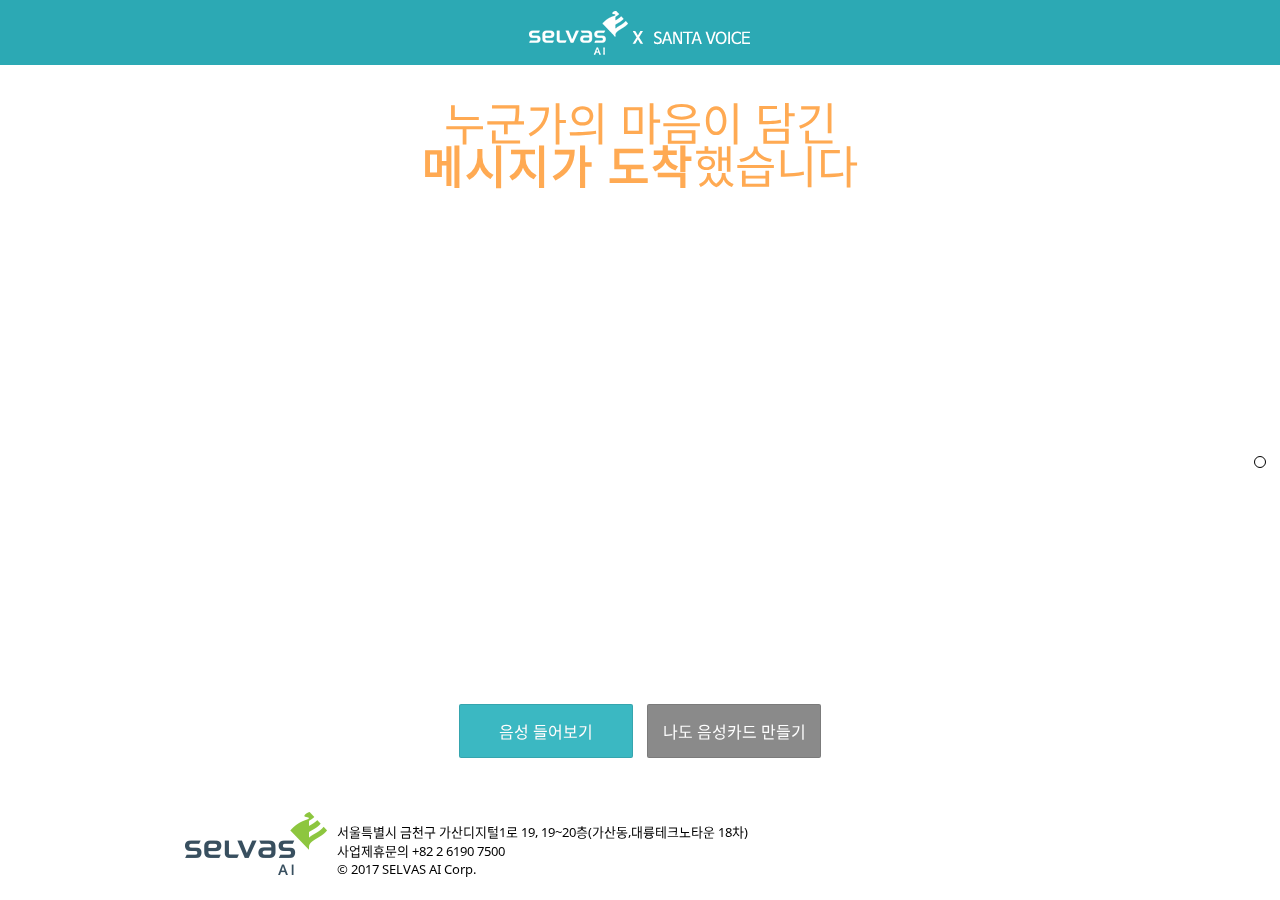
==== commit 9f6681e6: "소프트 키보드 감지 및 텍스트 추가" ====
--- a/card.html
+++ b/card.html
@@ -32,7 +32,7 @@
                     <div class="message_card">
                         <div class="button_group card_button">
                             <button id="btn2_listen" class="btn active" title="" type="button">음성 들어보기</button>
-                            <a href="index.html"><button id="btn2_send" class="btn" title="" type="button">나도 음성카드 만들기</button></a>
+                            <a href="index.html"><button id="btn2_send" class="btn highlight" title="" type="button">나도 음성카드 만들기</button></a>
                         </div>
                     </div>
                 </div>
--- a/assets/style.css
+++ b/assets/style.css
@@ -60,7 +60,7 @@
     height: 100%;
     -webkit-font-smoothing: antialiased;
     background-position-x: center;
-    background: url(../images/page_01.png) top no-repeat rgb(255, 255, 255);
+    background: url(http://voicecard.selvy.ai/images/page_01.png) top no-repeat rgb(255, 255, 255);
 }
 ul {
      margin: 0;
@@ -88,7 +88,7 @@
 }
 .footer {
     position: relative;
-    max-width: 950px;
+    width: 100%;
     z-index: 3;
     margin: 10px auto 0;
     clear: both;
@@ -120,7 +120,7 @@
     overflow:hidden;
 }
 h2.page_title {
-    color: #ffb453;
+    color: #ffaa53;
     font-size: 45px;
     letter-spacing: 0px;
     font-weight: normal;
@@ -134,39 +134,25 @@
     font-size: 16px;
     color: #FFF;
 }
-@media (max-width:400px){
+@media (max-width:700px){
     body {
         background-size: 1600px !important;
         background-position: 25% 0% !important;
     }
+    body.makecard {
+        background-size: 100% !important;
+        background: url(https://voicecard.selvy.ai/images/m_page_01.png) top no-repeat rgb(255, 255, 255);
+    }
     body.card {
         background-size: 100% !important;
-        background: url(../images/m_page.png) top no-repeat rgb(255, 255, 255);
+        background: url(https://voicecard.selvy.ai/images/m_page.png) top no-repeat rgb(255, 255, 255);
     }
     h2.page_title {
         font-size: 26px;
         letter-spacing: 0px;
         line-height: 30px;
-    }
-    p.page_context {
-        font-size: 12px;
-        color: #FFF;
-    }
-}
-
-@media (min-width:400px) and (max-width:700px){
-    body {
-        background-size: 1600px !important;
-        background-position: 25% 0% !important;
-    }
-    body.card {
-        background-size: 100% !important;
-        background: url(../images/m_page.png) top no-repeat rgb(255, 255, 255);
-    }
-    h2.page_title {
-        font-size: 26px;
-        letter-spacing: 0px;
-        line-height: 30px;
+        margin-top: 0px;
+        margin-bottom: 5px;
     }
     p.page_context {
         font-size: 12px;
@@ -200,7 +186,7 @@
     border: 1px solid #dadada;
 }
 .santa-img {
-    background-image: url(../images/santa_img_01.png);
+    background-image: url(https://voicecard.selvy.ai/images/santa_img_01.png);
     background-size: contain;
     background-repeat: no-repeat;
 }
@@ -225,7 +211,7 @@
     border-bottom: 1px solid #dadada;
     padding: 10px 0px 0px 0px;
     background-color: #f6f6f6;
-    color: #c5c5c5;
+    color: #7e7e7e;
     font-weight: normal;
     cursor: pointer;
 }
@@ -243,7 +229,7 @@
     min-height: 221px;
     border: 0px solid;
     padding: 9px;
-    font-size: 18px;
+    font-size: 16px;
     outline: none;
  }
 .comment textarea{
@@ -253,14 +239,21 @@
     padding: 5px;
     outline: none;
 }
+.event_text {
+    float: left;
+    line-height: 18px;
+    margin: 6px 0px 0px 0px;
+    font-size: 12px;
+    text-align: center;
+    width: 100%;
+}
 .button_group {
     float: left;
-    margin: 20px auto;
+    margin: 10px auto;
     height: 70px;
     width: 100%;
 }
 .mouse_wheel {
-    display:block;
     position: absolute;
     top: 220px;
     left: 50%;
@@ -272,7 +265,7 @@
 .mouse_wheel.mobile {
     display:none;
     top: unset;
-    bottom: 200px;
+    bottom: 230px;
 }
 .mouse_wheel img.arrow {
     height: 55px;
@@ -280,10 +273,10 @@
 }
 @media (max-width:700px){
     .mouse_wheel {
-        display:none;
+        display: none;
     }
     .mouse_wheel.mobile {
-        display:block;
+        display: block;
     }
     .page_groups {
         margin-top: 20px;
@@ -339,8 +332,8 @@
     width: 700px;
     min-height: 470px;
     zoom: 1;
-    background-image: url(../images/card_02.png);
-    background-size: contain;
+    background-image: url(https://voicecard.selvy.ai/images/card_02.png);
+    background-size: 700px;
     background-repeat: no-repeat;
 }
 .message_card {
@@ -348,8 +341,17 @@
     width: 100%;
     height: 500px;
 }
+p.text_tip {
+    width: 180px;
+    margin: 0px 10px;
+    text-align:left;
+    font-size: 14px;
+    float: left;
+    color: red;
+}
 p.text_count {
-    margin: 0px 10px;
+    width: 65px;
+    margin: 0px 5px;
     padding: 0px;
     font-size: 14px;
 
@@ -361,7 +363,7 @@
 }
 div.footer_text {
     float: left;
-    width: calc(100% - 250px);
+    width: calc(100% - 280px);
     font-size: 13px;
 }
 div.footer_text p.copyright {
@@ -371,11 +373,11 @@
 div.footer_link {
     margin-top: 30px;
     float: right;
-    width: 100px;
+    width: 120px;
     height: 30px;
     background-size: contain;
     background-repeat: no-repeat;
-    background-image: url(../images/sns.png);
+    background-image: url(https://voicecard.selvy.ai/images/sns.png);
 }
 ul.link_btn {
     width: 100%;
@@ -430,7 +432,7 @@
 @media (max-width:700px){
     .page_message {
         width: 100%;
-        background-image: url(../images/card_01.png);
+        background-image: url(https://voicecard.selvy.ai/images/card_01.png);
         min-height: 300px;
     }
     h4.sub_title {
@@ -446,17 +448,18 @@
         margin-top: 200px;
     }
     .page_faq {
-        margin-top: 80px;
-        height: 400px;
+        margin-top: 50px;
+        height: 330px;
         overflow-x: auto;
         overflow-y: hidden;
+        background-color: white;
     }
     p.sub_context {
         margin: 3px 2px;
         color: #000;
         float:left;
         text-align: left;
-        font-size: 12px;
+        font-size: 13px;
     }
     .page_message {
         background-size: 100%;
@@ -466,20 +469,27 @@
         height: 44px;
         color: #FFF;
         text-shadow: 0 0 0 rgba(0,0,1,.15);
-        width: 200px;
+        width: 160px;
         clear: left;
         margin-top: 10px;
     }
+    .btn.highlight {
+        background-color: #ff983b;
+    }
     .page-post {
-        margin: 30px 10px 0px 10px;
-        height: 355px;
+        margin: 30px auto 10px;
+        width: calc(100% - 20px);
+        height: 370px;
+    }
+    .footer{
+        margin: -30px auto 0;
     }
     div.footer_link {
         display : none;
     }
     div.footer_text {
-        width: calc(100% - 145px);
-        font-size: 11px;
+        width: calc(100% - 150px);
+        font-size: 10px;
     }
 }
 .modal_sns {
@@ -503,7 +513,7 @@
      width: 40px;
      height: 40px;
      margin: 0 7px 10px;
-     background: url(../images/share.png) no-repeat;
+     background: url(https://voicecard.selvy.ai/images/share.png) no-repeat;
      background-size: 200px 40px;
  }
 .modal_sns ul li span.kakao { background-position: 0 0; }
@@ -540,7 +550,7 @@
 .close {
     color: #aaa;
     float: right;
-    font-size: 28px;
+    font-size: 32px;
     font-weight: bold;
 }
 
@@ -558,6 +568,27 @@
     }
     .message-contents {
         margin: 35px 0px;
+    }
+}
+
+/* Modal Notice Box */
+.notice-modal-content {
+    background-image: url("https://voicecard.selvy.ai/images/event_notice.png");
+    background-size: contain;
+    background-repeat: no-repeat;
+    background-color: #fefefe;
+    margin: 5% auto; /* 15% from the top and centered */
+    padding: 20px;
+    border: 1px solid #888;
+    width: 600px; /* Could be more or less, depending on screen size */
+    height: 660px;
+}
+
+@media (max-width:700px){
+    .notice-modal-content {
+        width: calc(100% - 50px);
+        height: 75%;
+        margin: 10% auto;
     }
 }
 
@@ -603,7 +634,7 @@
 .copyurl {
     clear: both;
     display: block;
-    width: 230px;
+    width: 240px;
     padding: 0 0 22px 11px;
     font-size: 0;
     text-align: left;
@@ -640,4 +671,4 @@
     text-decoration: none!important;
     vertical-align: middle;
     border: 1px solid #d8d8d8;
-}+}
